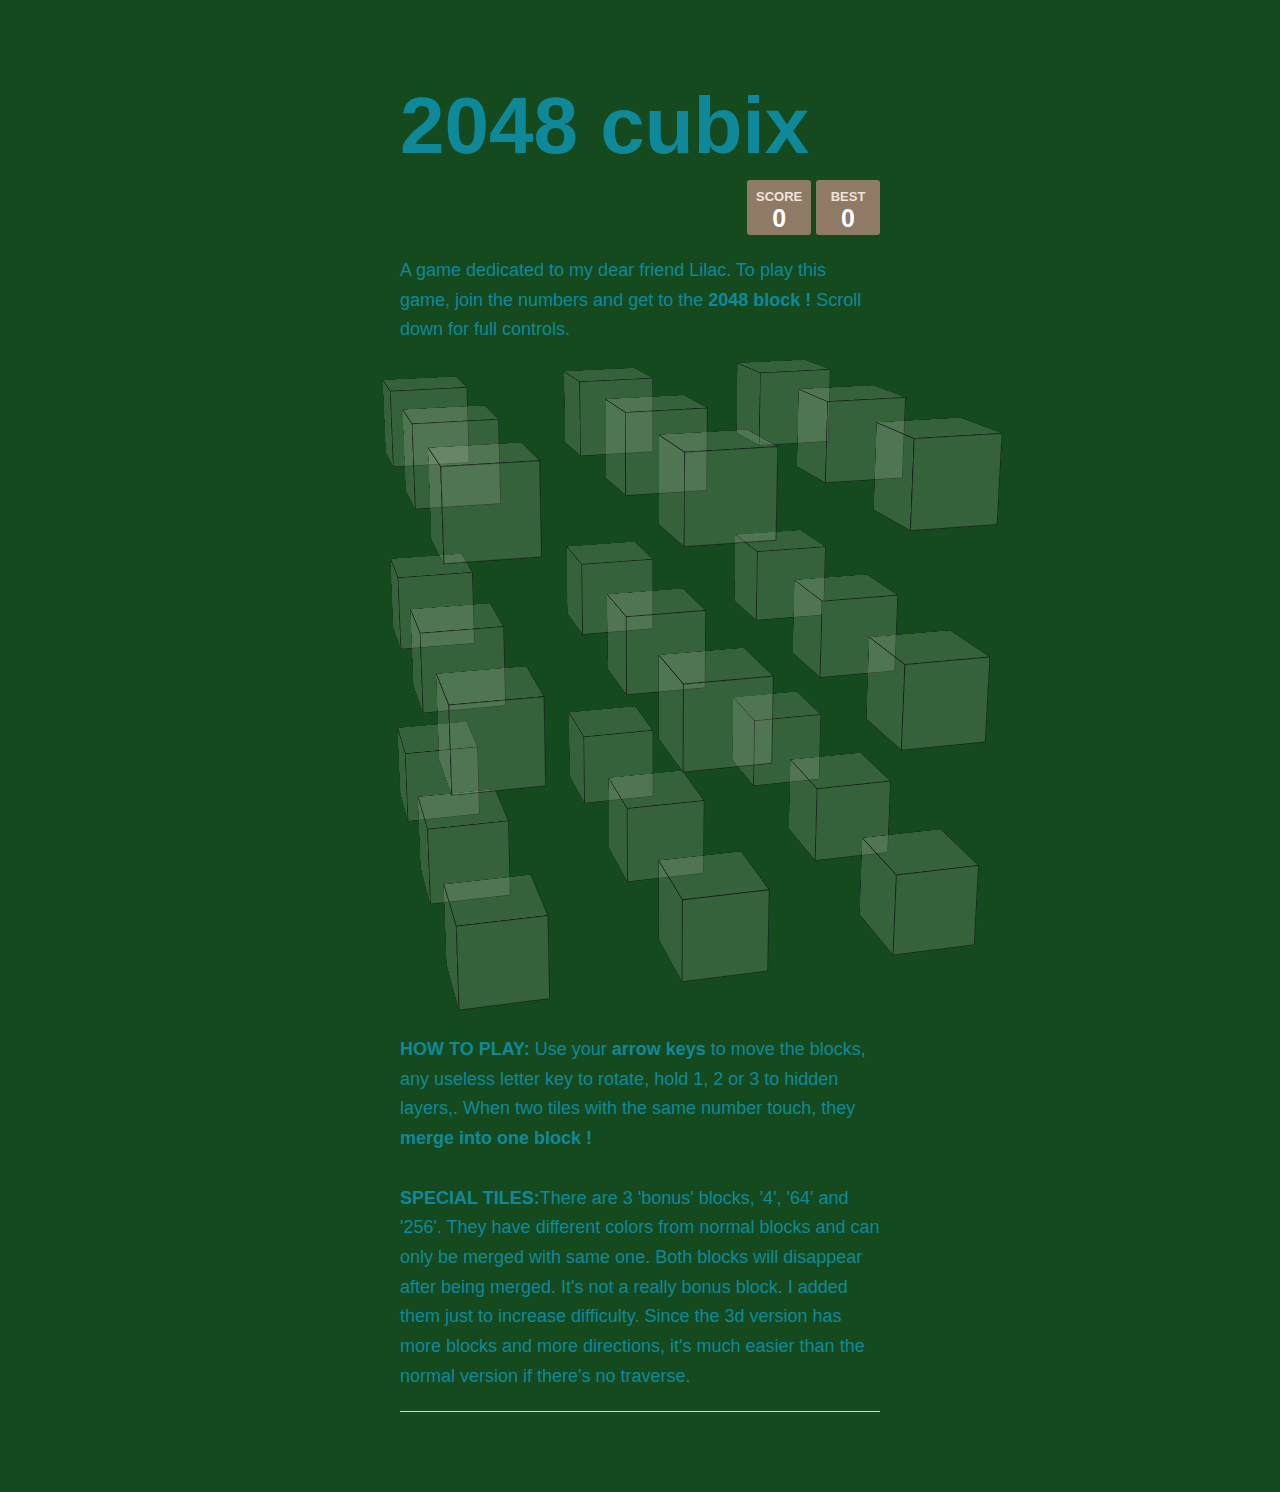
==== index.html @ fa279e17 "include ads" ====
<!DOCTYPE html>
<html>

<head>
    <meta charset="utf-8">
    <title>2048 cubix | puzzle game</title>
    <script src="./js/serviceLoader.js"></script>
    <meta name="description" content="2048 cubix is the most addictive puzzle game wheere you have to slide the cubes in order to make 2048 number. This game is an alternative version of 2048 since it has a cube board instead of a regular flat square board">
    <meta name="keywords" content="2048 3d blocks, 2048 5D, 2048 3D infinity, 2048 3D cubes, 2048 online, 2048 pokemon, 2048 hacked, 2048 extension, 2048 ai, 2048 Cubix, play 2048, puzzle games, 2048 god mode, puzzle games for adults, puzzle games for teens, puzzle game 2020, 2020">
    <meta name="robot" content="index, follow" />
    <meta name="subject" content="2048 cubix | Puzzle Game">
    <meta name="author" content="Abhishek Kumar">
    <meta name="coverage" content="Worldwide">
    <meta name="distribution" content="Global">
    <meta name="rating" content="General">
    <meta name="HandheldFriendly" content="True">
    <meta name="MobileOptimized" content="320">
    <meta name="target" content="all">
    <meta name="apple-mobile-web-app-title" content="2048 cubix | Puzzle Game">
    <meta name="apple-mobile-web-app-capable" content="yes">
    <meta name="apple-touch-fullscreen" content="yes">
    <meta name="application-name" content="2048 Cubix">
    <link href="style/main.css" rel="stylesheet" type="text/css">
    <meta name="apple-mobile-web-app-capable" content="yes">
    <meta name="twitter:card" content="summary">
    <meta name="twitter:title" content=" 2048 cubix | puzzle game">
    <meta name="twitter:description" content="2048 cubix is the most addictive puzzle game wheere you have to slide the cubes in order to make 2048 number. This game is an alternative version of 2048 since it has a cube board instead of a regular flat square board">
    <meta name="twitter:image" content="img/logo.png">
    <meta property="og:title" content="2048 cubix | puzzle game">
    <meta property="og:type" content="website">
    <meta property="og:url" content="https://2048-cubix.netlify.com/">
    <meta property="og:image" content="img/logo.png">
    <link rel="manifest" href="./manifest.json">

    <meta name="viewport" content="width=device-width, target-densitydpi=160dpi, initial-scale=1.0, maximum-scale=1, user-scalable=no, minimal-ui">
    <style>
        .ad-banner {
          margin-left: 0;
          margin-right: 0;
          text-align: center;
          width: 100%;
          height: 50px;
          padding: 0px;
          position: fixed;
          bottom: 0px;
          z-index: 1;
          right: 0px;
        }
      </style>
</head>

<body>
    <div class="container">
        <div class="heading">
            <h1 class="title">2048 cubix</h1>
            <div class="scores-container">
                <div class="score-container">0</div>
                <div class="best-container">0</div>
            </div>
        </div>
	<br>
        <p class="game-intro">A game dedicated to my dear friend Lilac. To play this game, join the numbers and get to the <strong>2048 block !</strong> Scroll down for full controls.</p>

        <div class="game-container">
            <div class="game-message">
                <p></p>
                <div class="lower">
                    <a class="keep-playing-button">Keep going</a>
                    <a class="retry-button">Try again</a>
                </div>
            </div>

            <div class="grid-container">
                <div class="grid-inner">
                    <div class="cube cube-1-1-1">
                        <div class="cube-face cube-face-u"></div>
                        <div class="cube-face cube-face-d"></div>
                        <div class="cube-face cube-face-l"></div>
                        <div class="cube-face cube-face-r"></div>
                        <div class="cube-face cube-face-f"></div>
                        <div class="cube-face cube-face-b"></div>
                    </div>
                    <div class="cube cube-1-1-2">
                        <div class="cube-face cube-face-u"></div>
                        <div class="cube-face cube-face-d"></div>
                        <div class="cube-face cube-face-l"></div>
                        <div class="cube-face cube-face-r"></div>
                        <div class="cube-face cube-face-f"></div>
                        <div class="cube-face cube-face-b"></div>
                    </div>
                    <div class="cube cube-1-1-3">
                        <div class="cube-face cube-face-u"></div>
                        <div class="cube-face cube-face-d"></div>
                        <div class="cube-face cube-face-l"></div>
                        <div class="cube-face cube-face-r"></div>
                        <div class="cube-face cube-face-f"></div>
                        <div class="cube-face cube-face-b"></div>
                    </div>
                    <div class="cube cube-1-2-1">
                        <div class="cube-face cube-face-u"></div>
                        <div class="cube-face cube-face-d"></div>
                        <div class="cube-face cube-face-l"></div>
                        <div class="cube-face cube-face-r"></div>
                        <div class="cube-face cube-face-f"></div>
                        <div class="cube-face cube-face-b"></div>
                    </div>
                    <div class="cube cube-1-2-2">
                        <div class="cube-face cube-face-u"></div>
                        <div class="cube-face cube-face-d"></div>
                        <div class="cube-face cube-face-l"></div>
                        <div class="cube-face cube-face-r"></div>
                        <div class="cube-face cube-face-f"></div>
                        <div class="cube-face cube-face-b"></div>
                    </div>
                    <div class="cube cube-1-2-3">
                        <div class="cube-face cube-face-u"></div>
                        <div class="cube-face cube-face-d"></div>
                        <div class="cube-face cube-face-l"></div>
                        <div class="cube-face cube-face-r"></div>
                        <div class="cube-face cube-face-f"></div>
                        <div class="cube-face cube-face-b"></div>
                    </div>
                    <div class="cube cube-1-3-1">
                        <div class="cube-face cube-face-u"></div>
                        <div class="cube-face cube-face-d"></div>
                        <div class="cube-face cube-face-l"></div>
                        <div class="cube-face cube-face-r"></div>
                        <div class="cube-face cube-face-f"></div>
                        <div class="cube-face cube-face-b"></div>
                    </div>
                    <div class="cube cube-1-3-2">
                        <div class="cube-face cube-face-u"></div>
                        <div class="cube-face cube-face-d"></div>
                        <div class="cube-face cube-face-l"></div>
                        <div class="cube-face cube-face-r"></div>
                        <div class="cube-face cube-face-f"></div>
                        <div class="cube-face cube-face-b"></div>
                    </div>
                    <div class="cube cube-1-3-3">
                        <div class="cube-face cube-face-u"></div>
                        <div class="cube-face cube-face-d"></div>
                        <div class="cube-face cube-face-l"></div>
                        <div class="cube-face cube-face-r"></div>
                        <div class="cube-face cube-face-f"></div>
                        <div class="cube-face cube-face-b"></div>
                    </div>
                    <div class="cube cube-2-1-1">
                        <div class="cube-face cube-face-u"></div>
                        <div class="cube-face cube-face-d"></div>
                        <div class="cube-face cube-face-l"></div>
                        <div class="cube-face cube-face-r"></div>
                        <div class="cube-face cube-face-f"></div>
                        <div class="cube-face cube-face-b"></div>
                    </div>
                    <div class="cube cube-2-1-2">
                        <div class="cube-face cube-face-u"></div>
                        <div class="cube-face cube-face-d"></div>
                        <div class="cube-face cube-face-l"></div>
                        <div class="cube-face cube-face-r"></div>
                        <div class="cube-face cube-face-f"></div>
                        <div class="cube-face cube-face-b"></div>
                    </div>
                    <div class="cube cube-2-1-3">
                        <div class="cube-face cube-face-u"></div>
                        <div class="cube-face cube-face-d"></div>
                        <div class="cube-face cube-face-l"></div>
                        <div class="cube-face cube-face-r"></div>
                        <div class="cube-face cube-face-f"></div>
                        <div class="cube-face cube-face-b"></div>
                    </div>
                    <div class="cube cube-2-2-1">
                        <div class="cube-face cube-face-u"></div>
                        <div class="cube-face cube-face-d"></div>
                        <div class="cube-face cube-face-l"></div>
                        <div class="cube-face cube-face-r"></div>
                        <div class="cube-face cube-face-f"></div>
                        <div class="cube-face cube-face-b"></div>
                    </div>
                    <div class="cube cube-2-2-2">
                        <div class="cube-face cube-face-u"></div>
                        <div class="cube-face cube-face-d"></div>
                        <div class="cube-face cube-face-l"></div>
                        <div class="cube-face cube-face-r"></div>
                        <div class="cube-face cube-face-f"></div>
                        <div class="cube-face cube-face-b"></div>
                    </div>
                    <div class="cube cube-2-2-3">
                        <div class="cube-face cube-face-u"></div>
                        <div class="cube-face cube-face-d"></div>
                        <div class="cube-face cube-face-l"></div>
                        <div class="cube-face cube-face-r"></div>
                        <div class="cube-face cube-face-f"></div>
                        <div class="cube-face cube-face-b"></div>
                    </div>
                    <div class="cube cube-2-3-1">
                        <div class="cube-face cube-face-u"></div>
                        <div class="cube-face cube-face-d"></div>
                        <div class="cube-face cube-face-l"></div>
                        <div class="cube-face cube-face-r"></div>
                        <div class="cube-face cube-face-f"></div>
                        <div class="cube-face cube-face-b"></div>
                    </div>
                    <div class="cube cube-2-3-2">
                        <div class="cube-face cube-face-u"></div>
                        <div class="cube-face cube-face-d"></div>
                        <div class="cube-face cube-face-l"></div>
                        <div class="cube-face cube-face-r"></div>
                        <div class="cube-face cube-face-f"></div>
                        <div class="cube-face cube-face-b"></div>
                    </div>
                    <div class="cube cube-2-3-3">
                        <div class="cube-face cube-face-u"></div>
                        <div class="cube-face cube-face-d"></div>
                        <div class="cube-face cube-face-l"></div>
                        <div class="cube-face cube-face-r"></div>
                        <div class="cube-face cube-face-f"></div>
                        <div class="cube-face cube-face-b"></div>
                    </div>
                    <div class="cube cube-3-1-1">
                        <div class="cube-face cube-face-u"></div>
                        <div class="cube-face cube-face-d"></div>
                        <div class="cube-face cube-face-l"></div>
                        <div class="cube-face cube-face-r"></div>
                        <div class="cube-face cube-face-f"></div>
                        <div class="cube-face cube-face-b"></div>
                    </div>
                    <div class="cube cube-3-1-2">
                        <div class="cube-face cube-face-u"></div>
                        <div class="cube-face cube-face-d"></div>
                        <div class="cube-face cube-face-l"></div>
                        <div class="cube-face cube-face-r"></div>
                        <div class="cube-face cube-face-f"></div>
                        <div class="cube-face cube-face-b"></div>
                    </div>
                    <div class="cube cube-3-1-3">
                        <div class="cube-face cube-face-u"></div>
                        <div class="cube-face cube-face-d"></div>
                        <div class="cube-face cube-face-l"></div>
                        <div class="cube-face cube-face-r"></div>
                        <div class="cube-face cube-face-f"></div>
                        <div class="cube-face cube-face-b"></div>
                    </div>
                    <div class="cube cube-3-2-1">
                        <div class="cube-face cube-face-u"></div>
                        <div class="cube-face cube-face-d"></div>
                        <div class="cube-face cube-face-l"></div>
                        <div class="cube-face cube-face-r"></div>
                        <div class="cube-face cube-face-f"></div>
                        <div class="cube-face cube-face-b"></div>
                    </div>
                    <div class="cube cube-3-2-2">
                        <div class="cube-face cube-face-u"></div>
                        <div class="cube-face cube-face-d"></div>
                        <div class="cube-face cube-face-l"></div>
                        <div class="cube-face cube-face-r"></div>
                        <div class="cube-face cube-face-f"></div>
                        <div class="cube-face cube-face-b"></div>
                    </div>
                    <div class="cube cube-3-2-3">
                        <div class="cube-face cube-face-u"></div>
                        <div class="cube-face cube-face-d"></div>
                        <div class="cube-face cube-face-l"></div>
                        <div class="cube-face cube-face-r"></div>
                        <div class="cube-face cube-face-f"></div>
                        <div class="cube-face cube-face-b"></div>
                    </div>
                    <div class="cube cube-3-3-1">
                        <div class="cube-face cube-face-u"></div>
                        <div class="cube-face cube-face-d"></div>
                        <div class="cube-face cube-face-l"></div>
                        <div class="cube-face cube-face-r"></div>
                        <div class="cube-face cube-face-f"></div>
                        <div class="cube-face cube-face-b"></div>
                    </div>
                    <div class="cube cube-3-3-2">
                        <div class="cube-face cube-face-u"></div>
                        <div class="cube-face cube-face-d"></div>
                        <div class="cube-face cube-face-l"></div>
                        <div class="cube-face cube-face-r"></div>
                        <div class="cube-face cube-face-f"></div>
                        <div class="cube-face cube-face-b"></div>
                    </div>
                    <div class="cube cube-3-3-3">
                        <div class="cube-face cube-face-u"></div>
                        <div class="cube-face cube-face-d"></div>
                        <div class="cube-face cube-face-l"></div>
                        <div class="cube-face cube-face-r"></div>
                        <div class="cube-face cube-face-f"></div>
                        <div class="cube-face cube-face-b"></div>
                    </div>
                    <div class="tile-container">
                    </div>
                </div>
            </div>
        </div>
        <div class="touch-buttons">
            <div class="button-group">
                <div class="touch-button tap" data-type="move" data-value="4">F</div>
                <div class="touch-button tap" data-type="move" data-value="5">B</div>
                <div class="touch-button tap" data-type="rotate">Rotate</div>
            </div>
            <div class="button-group">
                <div class="touch-button long-tap">1</div>
                <div class="touch-button long-tap">2</div>
                <div class="touch-button long-tap">3</div>
            </div>
        </div>

        <p class="game-explanation">
            <strong class="important">How to play:</strong> Use your <strong>arrow keys</strong> to move the blocks, any useless letter key to rotate, hold 1, 2 or 3 to hidden layers,. When two tiles with the same number touch, they <strong>merge into one block !</strong>
            <br />
            <br />
            <strong class="important">Special tiles:</strong>There are 3 'bonus' blocks, '4', '64' and '256'. They have different colors from normal blocks and can only be merged with same one. Both blocks will disappear after being merged. It's not a really bonus block. I added them just to increase difficulty. Since the 3d version has more blocks and more directions, it's much easier than the normal version if there's no traverse.</strong>
        </p>
        <hr>
        <div class="ad-banner">
            <script type="text/javascript">
                atOptions = {
                    'key' : '2b30c22f3ea28c4473b1aacc1a3a8e8f',
                    'format' : 'iframe',
                    'height' : 50,
                    'width' : 320,
                    'params' : {}
                };
                document.write('<scr' + 'ipt type="text/javascript" src="http' + (location.protocol === 'https:' ? 's' : '') + '://www.variouscreativeformats.com/2b30c22f3ea28c4473b1aacc1a3a8e8f/invoke.js"></scr' + 'ipt>');
            </script>
        </div>
    </div>
    <script src="js/animframe_polyfill.js"></script>
    <script src="js/keyboard_input_manager.js"></script>
    <script src="js/html_actuator.js"></script>
    <script src="js/grid.js"></script>
    <script src="js/tile.js"></script>
    <script src="js/local_score_manager.js"></script>
    <script src="js/game_manager.js"></script>
    <script src="js/application.js"></script>
</body>

</html>
---- style/main.css ----
html, body {
  margin: 0;
  padding: 0;
  background: #154a1f;
  color: #0f899a;
  font-family:"Clear Sans", "Helvetica Neue", Arial, sans-serif;
  font-size: 18px;
}
body {
  margin: 80px 0;
}
.heading:after {
  content:"";
  display: block;
  clear: both;
}
h1.title {
  font-size: 80px;
  font-weight: bold;
  margin: 0;
  display: block;
}
@-webkit-keyframes move-up {
  0% {
    top: 25px;
    opacity: 1;
  }
  100% {
    top: -50px;
    opacity: 0;
  }
}
@-moz-keyframes move-up {
  0% {
    top: 25px;
    opacity: 1;
  }
  100% {
    top: -50px;
    opacity: 0;
  }
}
@keyframes move-up {
  0% {
    top: 25px;
    opacity: 1;
  }
  100% {
    top: -50px;
    opacity: 0;
  }
}
.scores-container {
  float: right;
  text-align: right;
}
.score-container, .best-container {
  position: relative;
  display: inline-block;
  background: #8f7a66;
  padding: 15px 25px;
  font-size: 25px;
  height: 25px;
  line-height: 47px;
  font-weight: bold;
  border-radius: 3px;
  color: white;
  margin-top: 8px;
  text-align: center;
}
.score-container:after, .best-container:after {
  position: absolute;
  width: 100%;
  top: 10px;
  left: 0;
  text-transform: uppercase;
  font-size: 13px;
  line-height: 13px;
  text-align: center;
  color: #eee4da;
}
.score-container .score-addition, .best-container .score-addition {
  position: absolute;
  right: 30px;
  color: red;
  font-size: 25px;
  line-height: 25px;
  font-weight: bold;
  color: rgba(119, 110, 101, 0.9);
  z-index: 100;
  -webkit-animation: move-up 600ms ease-in;
  -moz-animation: move-up 600ms ease-in;
  animation: move-up 600ms ease-in;
  -webkit-animation-fill-mode: both;
  -moz-animation-fill-mode: both;
  animation-fill-mode: both;
}
.score-container:after {
  content:"Score";
}
.best-container:after {
  content:"Best";
}
p {
  margin-top: 0;
  margin-bottom: 10px;
  line-height: 1.65;
}
a {
  color: #776e65;
  font-weight: bold;
  text-decoration: underline;
  cursor: pointer;
}
strong.important {
  text-transform: uppercase;
}
hr {
  border: none;
  border-bottom: 1px solid #d8d4d0;
  margin-top: 20px;
  margin-bottom: 30px;
}
.container {
  width: 480px;
  margin: 0 auto;
}
@-webkit-keyframes fade-in {
  0% {
    opacity: 0;
  }
  100% {
    opacity: 1;
  }
}
@-moz-keyframes fade-in {
  0% {
    opacity: 0;
  }
  100% {
    opacity: 1;
  }
}
@keyframes fade-in {
  0% {
    opacity: 0;
  }
  100% {
    opacity: 1;
  }
}
.game-container {
  margin-top: 40px;
  position: relative;
  padding: 15px;
  cursor: default;
  -webkit-touch-callout: none;
  -webkit-user-select: none;
  -moz-user-select: none;
  width: 480px;
  height: 620px;
  -webkit-box-sizing: border-box;
  -moz-box-sizing: border-box;
  box-sizing: border-box;
}
.game-container .game-message {
  display: none;
  position: fixed;
  top: 0;
  right: 0;
  bottom: 0;
  left: 0;
  background: rgba(238, 228, 218, 0.5);
  z-index: 100;
  text-align: center;
  -webkit-animation: fade-in 800ms ease 1200ms;
  -moz-animation: fade-in 800ms ease 1200ms;
  animation: fade-in 800ms ease 1200ms;
  -webkit-animation-fill-mode: both;
  -moz-animation-fill-mode: both;
  animation-fill-mode: both;
}
.game-container .game-message p {
  font-size: 60px;
  font-weight: bold;
  height: 60px;
  line-height: 60px;
  margin-top: 222px;
}
.game-container .game-message .lower {
  display: block;
  margin-top: 59px;
}
.game-container .game-message a {
  display: inline-block;
  background: #8f7a66;
  border-radius: 3px;
  padding: 0 20px;
  text-decoration: none;
  color: #f9f6f2;
  height: 40px;
  line-height: 42px;
  margin-left: 9px;
}
.game-container .game-message a.keep-playing-button {
  display: none;
}
.game-container .game-message #alipay {
  margin-top: 10px;
}
.game-container .game-message #alipay a {
  background: none;
  padding: 0;
  margin: 0;
}
.game-container .game-message.game-won {
  background: rgba(237, 194, 46, 0.5);
  color: #f9f6f2;
}
.game-container .game-message.game-won a.keep-playing-button {
  display: inline-block;
}
.game-container .game-message.game-won, .game-container .game-message.game-over {
  display: block;
}
.grid-container {
  position: absolute;
  width: 480px;
  height: 480px;
  z-index: 1;
  -webkit-perspective: 2000px;
  -moz-perspective: 2000px;
  -ms-perspective: 2000px;
  perspective: 2000px;
}
.grid-inner {
  position: relative;
  width: 80px;
  height: 80px;
  margin: 200px;
  -webkit-transform: rotateX(-18deg) rotateY(15deg);
  -moz-transform: rotateX(-18deg) rotateY(15deg);
  -ms-transform: rotateX(-18deg) rotateY(15deg);
  -o-transform: rotateX(-18deg) rotateY(15deg);
  transform: rotateX(-18deg) rotateY(15deg);
  -webkit-perspective: 7000px;
  -moz-perspective: 7000px;
  -ms-perspective: 7000px;
  perspective: 7000px;
  -webkit-transform-style: preserve-3d;
  -moz-transform-style: preserve-3d;
  -ms-transform-style: preserve-3d;
  transform-style: preserve-3d;
  -webkit-perspective-origin: 50% 50% ;
  -moz-perspective-origin: 50% 50% ;
  -ms-perspective-origin: 50% 50% ;
  perspective-origin: 50% 50% ;
  -webkit-transition: -webkit-transform 100ms ease-in-out;
  -moz-transition: -moz-transform 100ms ease-in-out;
  transition: transform 100ms ease-in-out;
}
.rotated .grid-inner {
  -webkit-transform: rotateX(-18deg) rotateY(105deg);
  -moz-transform: rotateX(-18deg) rotateY(105deg);
  -ms-transform: rotateX(-18deg) rotateY(105deg);
  -o-transform: rotateX(-18deg) rotateY(105deg);
  transform: rotateX(-18deg) rotateY(105deg);
}
.tile-container {
  -webkit-transform-style: preserve-3d;
  -moz-transform-style: preserve-3d;
  -ms-transform-style: preserve-3d;
  transform-style: preserve-3d;
}
.cube {
  position: absolute;
  width: 80px;
  height: 80px;
  -webkit-transform-style: preserve-3d;
  -moz-transform-style: preserve-3d;
  -ms-transform-style: preserve-3d;
  transform-style: preserve-3d;
  -webkit-transform-origin: 50% 50%;
  -moz-transform-origin: 50% 50%;
  -ms-transform-origin: 50% 50%;
  -o-transform-origin: 50% 50%;
  transform-origin: 50% 50%;
}
.cube.hidden {
  opacity: 0.1;
}
.cube-face {
  position: absolute;
  width: 79px;
  height: 79px;
  border: 1px solid rgba(0, 0, 0, 0.55);
  background: rgba(238, 228, 218, 0.15);
  -webkit-transform-origin: 50% 50%;
  -moz-transform-origin: 50% 50%;
  -ms-transform-origin: 50% 50%;
  -o-transform-origin: 50% 50%;
  transform-origin: 50% 50%;
  -webkit-backface-visibility: hidden;
  -moz-backface-visibility: hidden;
  -o-backface-visibility: hidden;
  backface-visibility: hidden;
}
.cube-face-u {
  -webkit-transform: rotateX(90deg) translateZ(40px);
  -moz-transform: rotateX(90deg) translateZ(40px);
  -ms-transform: rotateX(90deg) translateZ(40px);
  -o-transform: rotateX(90deg) translateZ(40px);
  transform: rotateX(90deg) translateZ(40px);
}
.cube-face-d {
  -webkit-transform: rotateX(-90deg) translateZ(40px);
  -moz-transform: rotateX(-90deg) translateZ(40px);
  -ms-transform: rotateX(-90deg) translateZ(40px);
  -o-transform: rotateX(-90deg) translateZ(40px);
  transform: rotateX(-90deg) translateZ(40px);
}
.cube-face-l {
  -webkit-transform: rotateY(-90deg) translateZ(40px);
  -moz-transform: rotateY(-90deg) translateZ(40px);
  -ms-transform: rotateY(-90deg) translateZ(40px);
  -o-transform: rotateY(-90deg) translateZ(40px);
  transform: rotateY(-90deg) translateZ(40px);
}
.cube-face-r {
  -webkit-transform: rotateY(90deg) translateZ(40px);
  -moz-transform: rotateY(90deg) translateZ(40px);
  -ms-transform: rotateY(90deg) translateZ(40px);
  -o-transform: rotateY(90deg) translateZ(40px);
  transform: rotateY(90deg) translateZ(40px);
}
.cube-face-f {
  -webkit-transform: translateZ(40px);
  -moz-transform: translateZ(40px);
  -ms-transform: translateZ(40px);
  -o-transform: translateZ(40px);
  transform: translateZ(40px);
}
.cube-face-b {
  -webkit-transform: rotateY(180deg) translateZ(40px);
  -moz-transform: rotateY(180deg) translateZ(40px);
  -ms-transform: rotateY(180deg) translateZ(40px);
  -o-transform: rotateY(180deg) translateZ(40px);
  transform: rotateY(180deg) translateZ(40px);
}
.cube-1-1-1 {
  -webkit-transform: translateX(-200px) translateY(-200px) translateZ(-200px);
  -moz-transform: translateX(-200px) translateY(-200px) translateZ(-200px);
  -ms-transform: translateX(-200px) translateY(-200px) translateZ(-200px);
  -o-transform: translateX(-200px) translateY(-200px) translateZ(-200px);
  transform: translateX(-200px) translateY(-200px) translateZ(-200px);
}
.cube-1-1-2 {
  -webkit-transform: translateX(-200px) translateY(-200px) translateZ(0px);
  -moz-transform: translateX(-200px) translateY(-200px) translateZ(0px);
  -ms-transform: translateX(-200px) translateY(-200px) translateZ(0px);
  -o-transform: translateX(-200px) translateY(-200px) translateZ(0px);
  transform: translateX(-200px) translateY(-200px) translateZ(0px);
}
.cube-1-1-3 {
  -webkit-transform: translateX(-200px) translateY(-200px) translateZ(200px);
  -moz-transform: translateX(-200px) translateY(-200px) translateZ(200px);
  -ms-transform: translateX(-200px) translateY(-200px) translateZ(200px);
  -o-transform: translateX(-200px) translateY(-200px) translateZ(200px);
  transform: translateX(-200px) translateY(-200px) translateZ(200px);
}
.cube-1-2-1 {
  -webkit-transform: translateX(-200px) translateY(0px) translateZ(-200px);
  -moz-transform: translateX(-200px) translateY(0px) translateZ(-200px);
  -ms-transform: translateX(-200px) translateY(0px) translateZ(-200px);
  -o-transform: translateX(-200px) translateY(0px) translateZ(-200px);
  transform: translateX(-200px) translateY(0px) translateZ(-200px);
}
.cube-1-2-2 {
  -webkit-transform: translateX(-200px) translateY(0px) translateZ(0px);
  -moz-transform: translateX(-200px) translateY(0px) translateZ(0px);
  -ms-transform: translateX(-200px) translateY(0px) translateZ(0px);
  -o-transform: translateX(-200px) translateY(0px) translateZ(0px);
  transform: translateX(-200px) translateY(0px) translateZ(0px);
}
.cube-1-2-3 {
  -webkit-transform: translateX(-200px) translateY(0px) translateZ(200px);
  -moz-transform: translateX(-200px) translateY(0px) translateZ(200px);
  -ms-transform: translateX(-200px) translateY(0px) translateZ(200px);
  -o-transform: translateX(-200px) translateY(0px) translateZ(200px);
  transform: translateX(-200px) translateY(0px) translateZ(200px);
}
.cube-1-3-1 {
  -webkit-transform: translateX(-200px) translateY(200px) translateZ(-200px);
  -moz-transform: translateX(-200px) translateY(200px) translateZ(-200px);
  -ms-transform: translateX(-200px) translateY(200px) translateZ(-200px);
  -o-transform: translateX(-200px) translateY(200px) translateZ(-200px);
  transform: translateX(-200px) translateY(200px) translateZ(-200px);
}
.cube-1-3-2 {
  -webkit-transform: translateX(-200px) translateY(200px) translateZ(0px);
  -moz-transform: translateX(-200px) translateY(200px) translateZ(0px);
  -ms-transform: translateX(-200px) translateY(200px) translateZ(0px);
  -o-transform: translateX(-200px) translateY(200px) translateZ(0px);
  transform: translateX(-200px) translateY(200px) translateZ(0px);
}
.cube-1-3-3 {
  -webkit-transform: translateX(-200px) translateY(200px) translateZ(200px);
  -moz-transform: translateX(-200px) translateY(200px) translateZ(200px);
  -ms-transform: translateX(-200px) translateY(200px) translateZ(200px);
  -o-transform: translateX(-200px) translateY(200px) translateZ(200px);
  transform: translateX(-200px) translateY(200px) translateZ(200px);
}
.cube-2-1-1 {
  -webkit-transform: translateX(0px) translateY(-200px) translateZ(-200px);
  -moz-transform: translateX(0px) translateY(-200px) translateZ(-200px);
  -ms-transform: translateX(0px) translateY(-200px) translateZ(-200px);
  -o-transform: translateX(0px) translateY(-200px) translateZ(-200px);
  transform: translateX(0px) translateY(-200px) translateZ(-200px);
}
.cube-2-1-2 {
  -webkit-transform: translateX(0px) translateY(-200px) translateZ(0px);
  -moz-transform: translateX(0px) translateY(-200px) translateZ(0px);
  -ms-transform: translateX(0px) translateY(-200px) translateZ(0px);
  -o-transform: translateX(0px) translateY(-200px) translateZ(0px);
  transform: translateX(0px) translateY(-200px) translateZ(0px);
}
.cube-2-1-3 {
  -webkit-transform: translateX(0px) translateY(-200px) translateZ(200px);
  -moz-transform: translateX(0px) translateY(-200px) translateZ(200px);
  -ms-transform: translateX(0px) translateY(-200px) translateZ(200px);
  -o-transform: translateX(0px) translateY(-200px) translateZ(200px);
  transform: translateX(0px) translateY(-200px) translateZ(200px);
}
.cube-2-2-1 {
  -webkit-transform: translateX(0px) translateY(0px) translateZ(-200px);
  -moz-transform: translateX(0px) translateY(0px) translateZ(-200px);
  -ms-transform: translateX(0px) translateY(0px) translateZ(-200px);
  -o-transform: translateX(0px) translateY(0px) translateZ(-200px);
  transform: translateX(0px) translateY(0px) translateZ(-200px);
}
.cube-2-2-2 {
  -webkit-transform: translateX(0px) translateY(0px) translateZ(0px);
  -moz-transform: translateX(0px) translateY(0px) translateZ(0px);
  -ms-transform: translateX(0px) translateY(0px) translateZ(0px);
  -o-transform: translateX(0px) translateY(0px) translateZ(0px);
  transform: translateX(0px) translateY(0px) translateZ(0px);
}
.cube-2-2-3 {
  -webkit-transform: translateX(0px) translateY(0px) translateZ(200px);
  -moz-transform: translateX(0px) translateY(0px) translateZ(200px);
  -ms-transform: translateX(0px) translateY(0px) translateZ(200px);
  -o-transform: translateX(0px) translateY(0px) translateZ(200px);
  transform: translateX(0px) translateY(0px) translateZ(200px);
}
.cube-2-3-1 {
  -webkit-transform: translateX(0px) translateY(200px) translateZ(-200px);
  -moz-transform: translateX(0px) translateY(200px) translateZ(-200px);
  -ms-transform: translateX(0px) translateY(200px) translateZ(-200px);
  -o-transform: translateX(0px) translateY(200px) translateZ(-200px);
  transform: translateX(0px) translateY(200px) translateZ(-200px);
}
.cube-2-3-2 {
  -webkit-transform: translateX(0px) translateY(200px) translateZ(0px);
  -moz-transform: translateX(0px) translateY(200px) translateZ(0px);
  -ms-transform: translateX(0px) translateY(200px) translateZ(0px);
  -o-transform: translateX(0px) translateY(200px) translateZ(0px);
  transform: translateX(0px) translateY(200px) translateZ(0px);
}
.cube-2-3-3 {
  -webkit-transform: translateX(0px) translateY(200px) translateZ(200px);
  -moz-transform: translateX(0px) translateY(200px) translateZ(200px);
  -ms-transform: translateX(0px) translateY(200px) translateZ(200px);
  -o-transform: translateX(0px) translateY(200px) translateZ(200px);
  transform: translateX(0px) translateY(200px) translateZ(200px);
}
.cube-3-1-1 {
  -webkit-transform: translateX(200px) translateY(-200px) translateZ(-200px);
  -moz-transform: translateX(200px) translateY(-200px) translateZ(-200px);
  -ms-transform: translateX(200px) translateY(-200px) translateZ(-200px);
  -o-transform: translateX(200px) translateY(-200px) translateZ(-200px);
  transform: translateX(200px) translateY(-200px) translateZ(-200px);
}
.cube-3-1-2 {
  -webkit-transform: translateX(200px) translateY(-200px) translateZ(0px);
  -moz-transform: translateX(200px) translateY(-200px) translateZ(0px);
  -ms-transform: translateX(200px) translateY(-200px) translateZ(0px);
  -o-transform: translateX(200px) translateY(-200px) translateZ(0px);
  transform: translateX(200px) translateY(-200px) translateZ(0px);
}
.cube-3-1-3 {
  -webkit-transform: translateX(200px) translateY(-200px) translateZ(200px);
  -moz-transform: translateX(200px) translateY(-200px) translateZ(200px);
  -ms-transform: translateX(200px) translateY(-200px) translateZ(200px);
  -o-transform: translateX(200px) translateY(-200px) translateZ(200px);
  transform: translateX(200px) translateY(-200px) translateZ(200px);
}
.cube-3-2-1 {
  -webkit-transform: translateX(200px) translateY(0px) translateZ(-200px);
  -moz-transform: translateX(200px) translateY(0px) translateZ(-200px);
  -ms-transform: translateX(200px) translateY(0px) translateZ(-200px);
  -o-transform: translateX(200px) translateY(0px) translateZ(-200px);
  transform: translateX(200px) translateY(0px) translateZ(-200px);
}
.cube-3-2-2 {
  -webkit-transform: translateX(200px) translateY(0px) translateZ(0px);
  -moz-transform: translateX(200px) translateY(0px) translateZ(0px);
  -ms-transform: translateX(200px) translateY(0px) translateZ(0px);
  -o-transform: translateX(200px) translateY(0px) translateZ(0px);
  transform: translateX(200px) translateY(0px) translateZ(0px);
}
.cube-3-2-3 {
  -webkit-transform: translateX(200px) translateY(0px) translateZ(200px);
  -moz-transform: translateX(200px) translateY(0px) translateZ(200px);
  -ms-transform: translateX(200px) translateY(0px) translateZ(200px);
  -o-transform: translateX(200px) translateY(0px) translateZ(200px);
  transform: translateX(200px) translateY(0px) translateZ(200px);
}
.cube-3-3-1 {
  -webkit-transform: translateX(200px) translateY(200px) translateZ(-200px);
  -moz-transform: translateX(200px) translateY(200px) translateZ(-200px);
  -ms-transform: translateX(200px) translateY(200px) translateZ(-200px);
  -o-transform: translateX(200px) translateY(200px) translateZ(-200px);
  transform: translateX(200px) translateY(200px) translateZ(-200px);
}
.cube-3-3-2 {
  -webkit-transform: translateX(200px) translateY(200px) translateZ(0px);
  -moz-transform: translateX(200px) translateY(200px) translateZ(0px);
  -ms-transform: translateX(200px) translateY(200px) translateZ(0px);
  -o-transform: translateX(200px) translateY(200px) translateZ(0px);
  transform: translateX(200px) translateY(200px) translateZ(0px);
}
.cube-3-3-3 {
  -webkit-transform: translateX(200px) translateY(200px) translateZ(200px);
  -moz-transform: translateX(200px) translateY(200px) translateZ(200px);
  -ms-transform: translateX(200px) translateY(200px) translateZ(200px);
  -o-transform: translateX(200px) translateY(200px) translateZ(200px);
  transform: translateX(200px) translateY(200px) translateZ(200px);
}
.tile {
  line-height: 90px;
  position: absolute;
  -webkit-transition: -webkit-transform 100ms ease-in-out;
  -moz-transition: -moz-transform 100ms ease-in-out;
  transition: transform 100ms ease-in-out;
}
.tile.tile-bonused {
  display: none;
}
.tile.z-1 {
  z-index: 1;
}
.tile.z-2 {
  z-index: 2;
}
.tile.z-3 {
  z-index: 3;
}
.rotated .tile.x-1 {
  z-index: 3;
}
.rotated .tile.x-2 {
  z-index: 2;
}
.rotated .tile.x-3 {
  z-index: 1;
}
.tile .cube-face {
  background: #eee4da;
  text-align: center;
  font-weight: bold;
  font-size: 55px;
}
.tile.tile-bonus .cube-face {
  background: #776e65;
  color: #eee4da;
}
.tile.tile-2 .cube-face {
  background: #87c5b0;
}
.tile.tile-bonus.tile-2 .cube-face {
  background: #776e65;
  color: #eee4da;
}
.tile.tile-4 .cube-face {
  background: #b5efdd;
}
.tile.tile-bonus.tile-4 .cube-face {
  background: #776e65;
  color: #ede0c8;
}
.tile.tile-8 .cube-face {
  color: #f9f6f2;
  background: #f2b179;
}
.tile.tile-bonus.tile-8 .cube-face {
  background: #f9f6f2;
  color: #f2b179;
}
.tile.tile-16 .cube-face {
  color: #f9f6f2;
  background: #f59563;
}
.tile.tile-bonus.tile-16 .cube-face {
  background: #f9f6f2;
  color: #f59563;
}
.tile.tile-32 .cube-face {
  color: #f9f6f2;
  background: #f67c5f;
}
.tile.tile-bonus.tile-32 .cube-face {
  background: #f9f6f2;
  color: #f67c5f;
}
.tile.tile-64 .cube-face {
  color: #f9f6f2;
  background: #f65e3b;
}
.tile.tile-bonus.tile-64 .cube-face {
  background: #f9f6f2;
  color: #f65e3b;
}
.tile.tile-128 .cube-face {
  color: #f9f6f2;
  background: #edcf72;
  font-size: 45px;
  box-shadow: 0 0 30px 10px rgba(243, 215, 116, 0.2381), inset 0 0 0 1px rgba(255, 255, 255, 0.14286);
}
.tile.tile-bonus.tile-128 .cube-face {
  background: #f9f6f2;
  color: #edcf72;
}
@media screen and (max-width: 520px) {
  .tile.tile-128 .cube-face {
    font-size: 15px;
  }
}
.tile.tile-256 .cube-face {
  color: #f9f6f2;
  background: #edcc61;
  font-size: 45px;
  box-shadow: 0 0 30px 10px rgba(243, 215, 116, 0.31746), inset 0 0 0 1px rgba(255, 255, 255, 0.19048);
}
.tile.tile-bonus.tile-256 .cube-face {
  background: #f9f6f2;
  color: #edcc61;
}
@media screen and (max-width: 520px) {
  .tile.tile-256 .cube-face {
    font-size: 15px;
  }
}
.tile.tile-512 .cube-face {
  color: #f9f6f2;
  background: #edc850;
  font-size: 45px;
  box-shadow: 0 0 30px 10px rgba(243, 215, 116, 0.39683), inset 0 0 0 1px rgba(255, 255, 255, 0.2381);
}
.tile.tile-bonus.tile-512 .cube-face {
  background: #f9f6f2;
  color: #edc850;
}
@media screen and (max-width: 520px) {
  .tile.tile-512 .cube-face {
    font-size: 15px;
  }
}
.tile.tile-1024 .cube-face {
  color: #f9f6f2;
  background: #edc53f;
  font-size: 28px;
  box-shadow: 0 0 30px 10px rgba(243, 215, 116, 0.47619), inset 0 0 0 1px rgba(255, 255, 255, 0.28571);
}
.tile.tile-bonus.tile-1024 .cube-face {
  background: #f9f6f2;
  color: #edc53f;
}
@media screen and (max-width: 520px) {
  .tile.tile-1024 .cube-face {
    font-size: 13px;
  }
}
.tile.tile-2048 .cube-face {
  color: #f9f6f2;
  background: #edc22e;
  font-size: 28px;
  box-shadow: 0 0 30px 10px rgba(243, 215, 116, 0.55556), inset 0 0 0 1px rgba(255, 255, 255, 0.33333);
}
.tile.tile-bonus.tile-2048 .cube-face {
  background: #f9f6f2;
  color: #edc22e;
}
@media screen and (max-width: 520px) {
  .tile.tile-2048 .cube-face {
    font-size: 13px;
  }
}
.tile.tile-super .cube-face {
  color: #f9f6f2;
  background: #3c3a32;
  font-size: 20px;
}
.tile.tile-bonus.tile-super .cube-face {
  background: #f9f6f2;
  color: #3c3a32;
}
@media screen and (max-width: 520px) {
  .tile.tile-super .cube-face {
    font-size: 10px;
  }
}
@-webkit-keyframes appear {
  0% {
    opacity: 0;
    -webkit-transform: scale3d(0, 0, 0);
    -moz-transform: scale3d(0, 0, 0);
    transform: scale3d(0, 0, 0);
  }
  100% {
    opacity: 1;
    -webkit-transform: scale3d(1, 1, 1);
    -moz-transform: scale3d(1, 1, 1);
    transform: scale3d(1, 1, 1);
  }
}
@-moz-keyframes appear {
  0% {
    opacity: 0;
    -webkit-transform: scale3d(0, 0, 0);
    -moz-transform: scale3d(0, 0, 0);
    transform: scale3d(0, 0, 0);
  }
  100% {
    opacity: 1;
    -webkit-transform: scale3d(1, 1, 1);
    -moz-transform: scale3d(1, 1, 1);
    transform: scale3d(1, 1, 1);
  }
}
@keyframes appear {
  0% {
    opacity: 0;
    -webkit-transform: scale3d(0, 0, 0);
    -moz-transform: scale3d(0, 0, 0);
    transform: scale3d(0, 0, 0);
  }
  100% {
    opacity: 1;
    -webkit-transform: scale3d(1, 1, 1);
    -moz-transform: scale3d(1, 1, 1);
    transform: scale3d(1, 1, 1);
  }
}
@-webkit-keyframes pop {
  0% {
    -webkit-transform: scale3d(0, 0, 0);
    -moz-transform: scale3d(0, 0, 0);
    transform: scale3d(0, 0, 0);
  }
  50% {
    -webkit-transform: scale3d(1.2, 1.2, 1.2);
    -moz-transform: scale3d(1.2, 1.2, 1.2);
    transform: scale3d(1.2, 1.2, 1.2);
  }
  100% {
    -webkit-transform: scale3d(1, 1, 1);
    -moz-transform: scale3d(1, 1, 1);
    transform: scale3d(1, 1, 1);
  }
}
@-moz-keyframes pop {
  0% {
    -webkit-transform: scale3d(0, 0, 0);
    -moz-transform: scale3d(0, 0, 0);
    transform: scale3d(0, 0, 0);
  }
  50% {
    -webkit-transform: scale3d(1.2, 1.2, 1.2);
    -moz-transform: scale3d(1.2, 1.2, 1.2);
    transform: scale3d(1.2, 1.2, 1.2);
  }
  100% {
    -webkit-transform: scale3d(1, 1, 1);
    -moz-transform: scale3d(1, 1, 1);
    transform: scale3d(1, 1, 1);
  }
}
@keyframes pop {
  0% {
    -webkit-transform: scale3d(0, 0, 0);
    -moz-transform: scale3d(0, 0, 0);
    transform: scale3d(0, 0, 0);
  }
  50% {
    -webkit-transform: scale3d(1.2, 1.2, 1.2);
    -moz-transform: scale3d(1.2, 1.2, 1.2);
    transform: scale3d(1.2, 1.2, 1.2);
  }
  100% {
    -webkit-transform: scale3d(1, 1, 1);
    -moz-transform: scale3d(1, 1, 1);
    transform: scale3d(1, 1, 1);
  }
}
@-webkit-keyframes bonused {
  0% {
    -webkit-transform: scale3d(1, 1, 1);
    -moz-transform: scale3d(1, 1, 1);
    transform: scale3d(1, 1, 1);
  }
  100% {
    -webkit-transform: scale3d(0, 0, 0);
    -moz-transform: scale3d(0, 0, 0);
    transform: scale3d(0, 0, 0);
  }
}
@-moz-keyframes bonused {
  0% {
    -webkit-transform: scale3d(1, 1, 1);
    -moz-transform: scale3d(1, 1, 1);
    transform: scale3d(1, 1, 1);
  }
  100% {
    -webkit-transform: scale3d(0, 0, 0);
    -moz-transform: scale3d(0, 0, 0);
    transform: scale3d(0, 0, 0);
  }
}
@keyframes bonused {
  0% {
    -webkit-transform: scale3d(1, 1, 1);
    -moz-transform: scale3d(1, 1, 1);
    transform: scale3d(1, 1, 1);
  }
  100% {
    -webkit-transform: scale3d(0, 0, 0);
    -moz-transform: scale3d(0, 0, 0);
    transform: scale3d(0, 0, 0);
  }
}
.tile-new {
  -webkit-animation: appear 400ms ease 100ms;
  -moz-animation: appear 400ms ease 100ms;
  animation: appear 400ms ease 100ms;
}
.tile-merged {
  -webkit-animation: pop 400ms ease 100ms;
  -moz-animation: pop 400ms ease 100ms;
  animation: pop 400ms ease 100ms;
}
.tile-bonus .tile-useless {
  -webkit-transform: scale3d(0, 0, 0);
  -moz-transform: scale3d(0, 0, 0);
  transform: scale3d(0, 0, 0);
  -webkit-animation: bonused 400ms ease 100ms;
  -moz-animation: bonused 400ms ease 100ms;
  animation: bonused 400ms ease 100ms;
}
.tile-merged, .tile-new, .tile-bonus .tile-useless {
  height: 100%;
  width: 100%;
  -webkit-animation-fill-mode: backwards;
  -moz-animation-fill-mode: backwards;
  animation-fill-mode: backwards;
  -webkit-transform-style: preserve-3d;
  -moz-transform-style: preserve-3d;
  -ms-transform-style: preserve-3d;
  transform-style: preserve-3d;
  -webkit-transform-origin: 50% 50%;
  -moz-transform-origin: 50% 50%;
  -ms-transform-origin: 50% 50%;
  -o-transform-origin: 50% 50%;
  transform-origin: 50% 50%;
}
.touch-buttons {
  display: none;
  height: 90px;
  line-height: 40px;
  text-align: center;
}
.touch-buttons.show {
  display: block;
}
.button-group {
  margin-top: 10px;
  display: -webkit-box;
  display: -moz-box;
  display: -o-box;
  display: -ms-box;
  display: box;
}
.touch-button {
  -webkit-box-flex: 1;
  -moz-box-flex: 1;
  -o-box-flex: 1;
  -ms-box-flex: 1;
  box-flex: 1;
  height: 100%;
  width: 100px;
  background: #6b8f66;
  border-radius: 3px;
  margin: 0 10px;
  color: #f9f6f2;
}
.game-intro {
  margin-bottom: 0;
}
.game-explanation {
  margin-top: 30px;
}
@media screen and (max-width: 520px) {
  html, body {
    font-size: 15px;
  }
  body {
    margin: 20px 0;
    padding: 0 20px;
  }
  h1.title {
    font-size: 27px;
    margin-top: 15px;
    float: none;
  }
  .container {
    width: 270px;
  }
  .score-container, .best-container {
    margin-top: 0;
    padding: 15px 10px;
    min-width: 40px;
  }
  .score-container .score-addition, .best-container .score-addition {
    display: none;
    -webkit-animation: none;
    -moz-animation: none;
    animation: none;
  }
  .heading {
    margin-bottom: 10px;
  }
  .game-container {
    margin-top: 0;
    padding: 20px 0 0 0;
    -webkit-touch-callout: none;
    -webkit-user-select: none;
    -moz-user-select: none;
    width: 270px;
    height: 320px;
    -webkit-box-sizing: border-box;
    -moz-box-sizing: border-box;
    box-sizing: border-box;
  }
  .game-container .game-message p {
    font-size: 60px;
    font-weight: bold;
    height: 60px;
    line-height: 60px;
    margin-top: 222px;
  }
  .game-container .game-message .lower {
    margin-top: 59px;
  }
  .game-container .game-message a {
    border-radius: 3px;
    padding: 0 20px;
    height: 40px;
    line-height: 42px;
    margin-left: 9px;
  }
  .grid-container {
    width: 270px;
    height: 270px;
  }
  .grid-inner {
    height: 40px;
    width: 40px;
    margin: 115px;
  }
  .cube.hidden {
    opacity: 1;
    visibility: hidden;
  }
  .tile {
    line-height: 42px;
  }
  .tile .cube-face {
    font-size: 20px;
    box-shadow: none !important;
  }
  .cube {
    width: 40px;
    height: 40px;
  }
  .cube-face {
    width: 39px;
    height: 39px;
  }
  .cube-face-u {
    -webkit-transform: rotateX(90deg) translateZ(20px);
    -moz-transform: rotateX(90deg) translateZ(20px);
    -ms-transform: rotateX(90deg) translateZ(20px);
    -o-transform: rotateX(90deg) translateZ(20px);
    transform: rotateX(90deg) translateZ(20px);
  }
  .cube-face-d {
    -webkit-transform: rotateX(-90deg) translateZ(20px);
    -moz-transform: rotateX(-90deg) translateZ(20px);
    -ms-transform: rotateX(-90deg) translateZ(20px);
    -o-transform: rotateX(-90deg) translateZ(20px);
    transform: rotateX(-90deg) translateZ(20px);
  }
  .cube-face-l {
    -webkit-transform: rotateY(-90deg) translateZ(20px);
    -moz-transform: rotateY(-90deg) translateZ(20px);
    -ms-transform: rotateY(-90deg) translateZ(20px);
    -o-transform: rotateY(-90deg) translateZ(20px);
    transform: rotateY(-90deg) translateZ(20px);
  }
  .cube-face-r {
    -webkit-transform: rotateY(90deg) translateZ(20px);
    -moz-transform: rotateY(90deg) translateZ(20px);
    -ms-transform: rotateY(90deg) translateZ(20px);
    -o-transform: rotateY(90deg) translateZ(20px);
    transform: rotateY(90deg) translateZ(20px);
  }
  .cube-face-f {
    -webkit-transform: translateZ(20px);
    -moz-transform: translateZ(20px);
    -ms-transform: translateZ(20px);
    -o-transform: translateZ(20px);
    transform: translateZ(20px);
  }
  .cube-face-b {
    -webkit-transform: rotateY(180deg) translateZ(20px);
    -moz-transform: rotateY(180deg) translateZ(20px);
    -ms-transform: rotateY(180deg) translateZ(20px);
    -o-transform: rotateY(180deg) translateZ(20px);
    transform: rotateY(180deg) translateZ(20px);
  }
  .cube-1-1-1 {
    -webkit-transform: translateX(-80px) translateY(-80px) translateZ(-80px);
    -moz-transform: translateX(-80px) translateY(-80px) translateZ(-80px);
    -ms-transform: translateX(-80px) translateY(-80px) translateZ(-80px);
    -o-transform: translateX(-80px) translateY(-80px) translateZ(-80px);
    transform: translateX(-80px) translateY(-80px) translateZ(-80px);
  }
  .cube-1-1-2 {
    -webkit-transform: translateX(-80px) translateY(-80px) translateZ(0px);
    -moz-transform: translateX(-80px) translateY(-80px) translateZ(0px);
    -ms-transform: translateX(-80px) translateY(-80px) translateZ(0px);
    -o-transform: translateX(-80px) translateY(-80px) translateZ(0px);
    transform: translateX(-80px) translateY(-80px) translateZ(0px);
  }
  .cube-1-1-3 {
    -webkit-transform: translateX(-80px) translateY(-80px) translateZ(80px);
    -moz-transform: translateX(-80px) translateY(-80px) translateZ(80px);
    -ms-transform: translateX(-80px) translateY(-80px) translateZ(80px);
    -o-transform: translateX(-80px) translateY(-80px) translateZ(80px);
    transform: translateX(-80px) translateY(-80px) translateZ(80px);
  }
  .cube-1-2-1 {
    -webkit-transform: translateX(-80px) translateY(0px) translateZ(-80px);
    -moz-transform: translateX(-80px) translateY(0px) translateZ(-80px);
    -ms-transform: translateX(-80px) translateY(0px) translateZ(-80px);
    -o-transform: translateX(-80px) translateY(0px) translateZ(-80px);
    transform: translateX(-80px) translateY(0px) translateZ(-80px);
  }
  .cube-1-2-2 {
    -webkit-transform: translateX(-80px) translateY(0px) translateZ(0px);
    -moz-transform: translateX(-80px) translateY(0px) translateZ(0px);
    -ms-transform: translateX(-80px) translateY(0px) translateZ(0px);
    -o-transform: translateX(-80px) translateY(0px) translateZ(0px);
    transform: translateX(-80px) translateY(0px) translateZ(0px);
  }
  .cube-1-2-3 {
    -webkit-transform: translateX(-80px) translateY(0px) translateZ(80px);
    -moz-transform: translateX(-80px) translateY(0px) translateZ(80px);
    -ms-transform: translateX(-80px) translateY(0px) translateZ(80px);
    -o-transform: translateX(-80px) translateY(0px) translateZ(80px);
    transform: translateX(-80px) translateY(0px) translateZ(80px);
  }
  .cube-1-3-1 {
    -webkit-transform: translateX(-80px) translateY(80px) translateZ(-80px);
    -moz-transform: translateX(-80px) translateY(80px) translateZ(-80px);
    -ms-transform: translateX(-80px) translateY(80px) translateZ(-80px);
    -o-transform: translateX(-80px) translateY(80px) translateZ(-80px);
    transform: translateX(-80px) translateY(80px) translateZ(-80px);
  }
  .cube-1-3-2 {
    -webkit-transform: translateX(-80px) translateY(80px) translateZ(0px);
    -moz-transform: translateX(-80px) translateY(80px) translateZ(0px);
    -ms-transform: translateX(-80px) translateY(80px) translateZ(0px);
    -o-transform: translateX(-80px) translateY(80px) translateZ(0px);
    transform: translateX(-80px) translateY(80px) translateZ(0px);
  }
  .cube-1-3-3 {
    -webkit-transform: translateX(-80px) translateY(80px) translateZ(80px);
    -moz-transform: translateX(-80px) translateY(80px) translateZ(80px);
    -ms-transform: translateX(-80px) translateY(80px) translateZ(80px);
    -o-transform: translateX(-80px) translateY(80px) translateZ(80px);
    transform: translateX(-80px) translateY(80px) translateZ(80px);
  }
  .cube-2-1-1 {
    -webkit-transform: translateX(0px) translateY(-80px) translateZ(-80px);
    -moz-transform: translateX(0px) translateY(-80px) translateZ(-80px);
    -ms-transform: translateX(0px) translateY(-80px) translateZ(-80px);
    -o-transform: translateX(0px) translateY(-80px) translateZ(-80px);
    transform: translateX(0px) translateY(-80px) translateZ(-80px);
  }
  .cube-2-1-2 {
    -webkit-transform: translateX(0px) translateY(-80px) translateZ(0px);
    -moz-transform: translateX(0px) translateY(-80px) translateZ(0px);
    -ms-transform: translateX(0px) translateY(-80px) translateZ(0px);
    -o-transform: translateX(0px) translateY(-80px) translateZ(0px);
    transform: translateX(0px) translateY(-80px) translateZ(0px);
  }
  .cube-2-1-3 {
    -webkit-transform: translateX(0px) translateY(-80px) translateZ(80px);
    -moz-transform: translateX(0px) translateY(-80px) translateZ(80px);
    -ms-transform: translateX(0px) translateY(-80px) translateZ(80px);
    -o-transform: translateX(0px) translateY(-80px) translateZ(80px);
    transform: translateX(0px) translateY(-80px) translateZ(80px);
  }
  .cube-2-2-1 {
    -webkit-transform: translateX(0px) translateY(0px) translateZ(-80px);
    -moz-transform: translateX(0px) translateY(0px) translateZ(-80px);
    -ms-transform: translateX(0px) translateY(0px) translateZ(-80px);
    -o-transform: translateX(0px) translateY(0px) translateZ(-80px);
    transform: translateX(0px) translateY(0px) translateZ(-80px);
  }
  .cube-2-2-2 {
    -webkit-transform: translateX(0px) translateY(0px) translateZ(0px);
    -moz-transform: translateX(0px) translateY(0px) translateZ(0px);
    -ms-transform: translateX(0px) translateY(0px) translateZ(0px);
    -o-transform: translateX(0px) translateY(0px) translateZ(0px);
    transform: translateX(0px) translateY(0px) translateZ(0px);
  }
  .cube-2-2-3 {
    -webkit-transform: translateX(0px) translateY(0px) translateZ(80px);
    -moz-transform: translateX(0px) translateY(0px) translateZ(80px);
    -ms-transform: translateX(0px) translateY(0px) translateZ(80px);
    -o-transform: translateX(0px) translateY(0px) translateZ(80px);
    transform: translateX(0px) translateY(0px) translateZ(80px);
  }
  .cube-2-3-1 {
    -webkit-transform: translateX(0px) translateY(80px) translateZ(-80px);
    -moz-transform: translateX(0px) translateY(80px) translateZ(-80px);
    -ms-transform: translateX(0px) translateY(80px) translateZ(-80px);
    -o-transform: translateX(0px) translateY(80px) translateZ(-80px);
    transform: translateX(0px) translateY(80px) translateZ(-80px);
  }
  .cube-2-3-2 {
    -webkit-transform: translateX(0px) translateY(80px) translateZ(0px);
    -moz-transform: translateX(0px) translateY(80px) translateZ(0px);
    -ms-transform: translateX(0px) translateY(80px) translateZ(0px);
    -o-transform: translateX(0px) translateY(80px) translateZ(0px);
    transform: translateX(0px) translateY(80px) translateZ(0px);
  }
  .cube-2-3-3 {
    -webkit-transform: translateX(0px) translateY(80px) translateZ(80px);
    -moz-transform: translateX(0px) translateY(80px) translateZ(80px);
    -ms-transform: translateX(0px) translateY(80px) translateZ(80px);
    -o-transform: translateX(0px) translateY(80px) translateZ(80px);
    transform: translateX(0px) translateY(80px) translateZ(80px);
  }
  .cube-3-1-1 {
    -webkit-transform: translateX(80px) translateY(-80px) translateZ(-80px);
    -moz-transform: translateX(80px) translateY(-80px) translateZ(-80px);
    -ms-transform: translateX(80px) translateY(-80px) translateZ(-80px);
    -o-transform: translateX(80px) translateY(-80px) translateZ(-80px);
    transform: translateX(80px) translateY(-80px) translateZ(-80px);
  }
  .cube-3-1-2 {
    -webkit-transform: translateX(80px) translateY(-80px) translateZ(0px);
    -moz-transform: translateX(80px) translateY(-80px) translateZ(0px);
    -ms-transform: translateX(80px) translateY(-80px) translateZ(0px);
    -o-transform: translateX(80px) translateY(-80px) translateZ(0px);
    transform: translateX(80px) translateY(-80px) translateZ(0px);
  }
  .cube-3-1-3 {
    -webkit-transform: translateX(80px) translateY(-80px) translateZ(80px);
    -moz-transform: translateX(80px) translateY(-80px) translateZ(80px);
    -ms-transform: translateX(80px) translateY(-80px) translateZ(80px);
    -o-transform: translateX(80px) translateY(-80px) translateZ(80px);
    transform: translateX(80px) translateY(-80px) translateZ(80px);
  }
  .cube-3-2-1 {
    -webkit-transform: translateX(80px) translateY(0px) translateZ(-80px);
    -moz-transform: translateX(80px) translateY(0px) translateZ(-80px);
    -ms-transform: translateX(80px) translateY(0px) translateZ(-80px);
    -o-transform: translateX(80px) translateY(0px) translateZ(-80px);
    transform: translateX(80px) translateY(0px) translateZ(-80px);
  }
  .cube-3-2-2 {
    -webkit-transform: translateX(80px) translateY(0px) translateZ(0px);
    -moz-transform: translateX(80px) translateY(0px) translateZ(0px);
    -ms-transform: translateX(80px) translateY(0px) translateZ(0px);
    -o-transform: translateX(80px) translateY(0px) translateZ(0px);
    transform: translateX(80px) translateY(0px) translateZ(0px);
  }
  .cube-3-2-3 {
    -webkit-transform: translateX(80px) translateY(0px) translateZ(80px);
    -moz-transform: translateX(80px) translateY(0px) translateZ(80px);
    -ms-transform: translateX(80px) translateY(0px) translateZ(80px);
    -o-transform: translateX(80px) translateY(0px) translateZ(80px);
    transform: translateX(80px) translateY(0px) translateZ(80px);
  }
  .cube-3-3-1 {
    -webkit-transform: translateX(80px) translateY(80px) translateZ(-80px);
    -moz-transform: translateX(80px) translateY(80px) translateZ(-80px);
    -ms-transform: translateX(80px) translateY(80px) translateZ(-80px);
    -o-transform: translateX(80px) translateY(80px) translateZ(-80px);
    transform: translateX(80px) translateY(80px) translateZ(-80px);
  }
  .cube-3-3-2 {
    -webkit-transform: translateX(80px) translateY(80px) translateZ(0px);
    -moz-transform: translateX(80px) translateY(80px) translateZ(0px);
    -ms-transform: translateX(80px) translateY(80px) translateZ(0px);
    -o-transform: translateX(80px) translateY(80px) translateZ(0px);
    transform: translateX(80px) translateY(80px) translateZ(0px);
  }
  .cube-3-3-3 {
    -webkit-transform: translateX(80px) translateY(80px) translateZ(80px);
    -moz-transform: translateX(80px) translateY(80px) translateZ(80px);
    -ms-transform: translateX(80px) translateY(80px) translateZ(80px);
    -o-transform: translateX(80px) translateY(80px) translateZ(80px);
    transform: translateX(80px) translateY(80px) translateZ(80px);
  }
  .touch-buttons {
    display: block;
  }
  .game-message p {
    font-size: 30px !important;
    height: 30px !important;
    line-height: 30px !important;
    margin-top: 90px !important;
  }
  .game-message .lower {
    margin-top: 30px !important;
  }
}
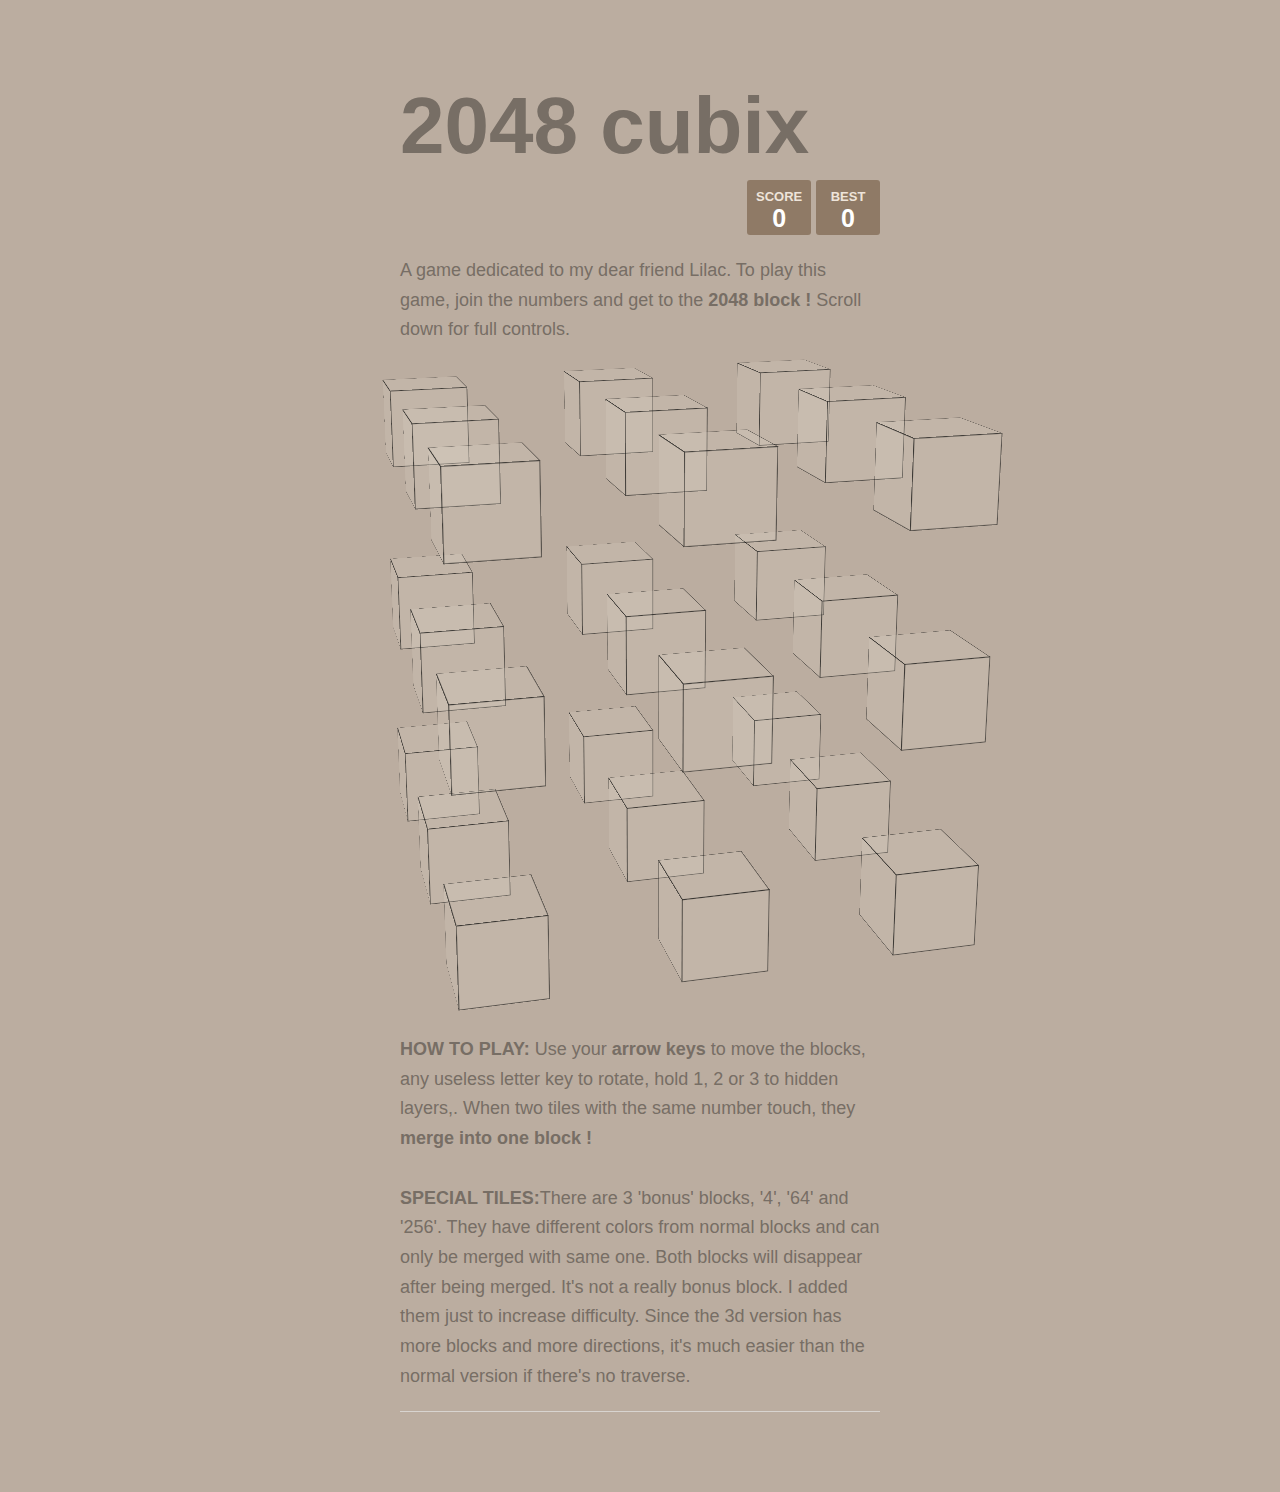
==== commit 3fd2c241: "include ads" ====
--- a/index.html
+++ b/index.html
@@ -1,11 +1,11 @@
 <!DOCTYPE html>
-<html>
+<html lang="en">
 
 <head>
     <meta charset="utf-8">
     <title>2048 cubix | puzzle game</title>
     <script src="./js/serviceLoader.js"></script>
-    <meta name="description" content="2048 cubix is the most addictive puzzle game wheere you have to slide the cubes in order to make 2048 number. This game is an alternative version of 2048 since it has a cube board instead of a regular flat square board">
+    <meta name="description" content="2048 cubix is the most addictive puzzle game where you have to slide the 3D cubes in order to make 2048 number. The board can rotate in all directions">
     <meta name="keywords" content="2048 3d blocks, 2048 5D, 2048 3D infinity, 2048 3D cubes, 2048 online, 2048 pokemon, 2048 hacked, 2048 extension, 2048 ai, 2048 Cubix, play 2048, puzzle games, 2048 god mode, puzzle games for adults, puzzle games for teens, puzzle game 2020, 2020">
     <meta name="robot" content="index, follow" />
     <meta name="subject" content="2048 cubix | Puzzle Game">
@@ -30,9 +30,11 @@
     <meta property="og:type" content="website">
     <meta property="og:url" content="https://2048-cubix.netlify.com/">
     <meta property="og:image" content="img/logo.png">
+    <meta name="theme-color" content="#154a1f">
+    <link rel="apple-touch-icon" href="img/logo.png">
     <link rel="manifest" href="./manifest.json">
 
-    <meta name="viewport" content="width=device-width, target-densitydpi=160dpi, initial-scale=1.0, maximum-scale=1, user-scalable=no, minimal-ui">
+    <meta name="viewport" content="width=device-width, initial-scale=1.0, maximum-scale=1, user-scalable=no, minimal-ui">
     <style>
         .ad-banner {
           margin-left: 0;
@@ -322,7 +324,7 @@
                     'width' : 320,
                     'params' : {}
                 };
-                document.write('<scr' + 'ipt type="text/javascript" src="http' + (location.protocol === 'https:' ? 's' : '') + '://www.variouscreativeformats.com/2b30c22f3ea28c4473b1aacc1a3a8e8f/invoke.js"></scr' + 'ipt>');
+                document.write('<scr' + 'ipt type="text/javascript" src="http' + (location.protocol === 'https:' ? 's' : '') + '://www.variousformatscontent.com/2b30c22f3ea28c4473b1aacc1a3a8e8f/invoke.js"></scr' + 'ipt>');
             </script>
         </div>
     </div>
--- a/style/main.css
+++ b/style/main.css
@@ -2,8 +2,8 @@
  html, body {
   margin: 0;
   padding: 0;
-  background: #154a1f;
-  color: #0f899a;
+  background: #bbada0;
+  color: #776e65;
   font-family:"Clear Sans", "Helvetica Neue", Arial, sans-serif;
   font-size: 18px;
 }
@@ -58,7 +58,7 @@
 .score-container, .best-container {
   position: relative;
   display: inline-block;
-  background: #8f7a66;
+  background: #8f7a66;;
   padding: 15px 25px;
   font-size: 25px;
   height: 25px;
@@ -576,14 +576,14 @@
   color: #eee4da;
 }
 .tile.tile-2 .cube-face {
-  background: #87c5b0;
+  background: #eee4da;
 }
 .tile.tile-bonus.tile-2 .cube-face {
   background: #776e65;
   color: #eee4da;
 }
 .tile.tile-4 .cube-face {
-  background: #b5efdd;
+  background: #ede0c8;;
 }
 .tile.tile-bonus.tile-4 .cube-face {
   background: #776e65;
@@ -898,7 +898,7 @@
   box-flex: 1;
   height: 100%;
   width: 100px;
-  background: #6b8f66;
+  background: #8f7a66;
   border-radius: 3px;
   margin: 0 10px;
   color: #f9f6f2;
